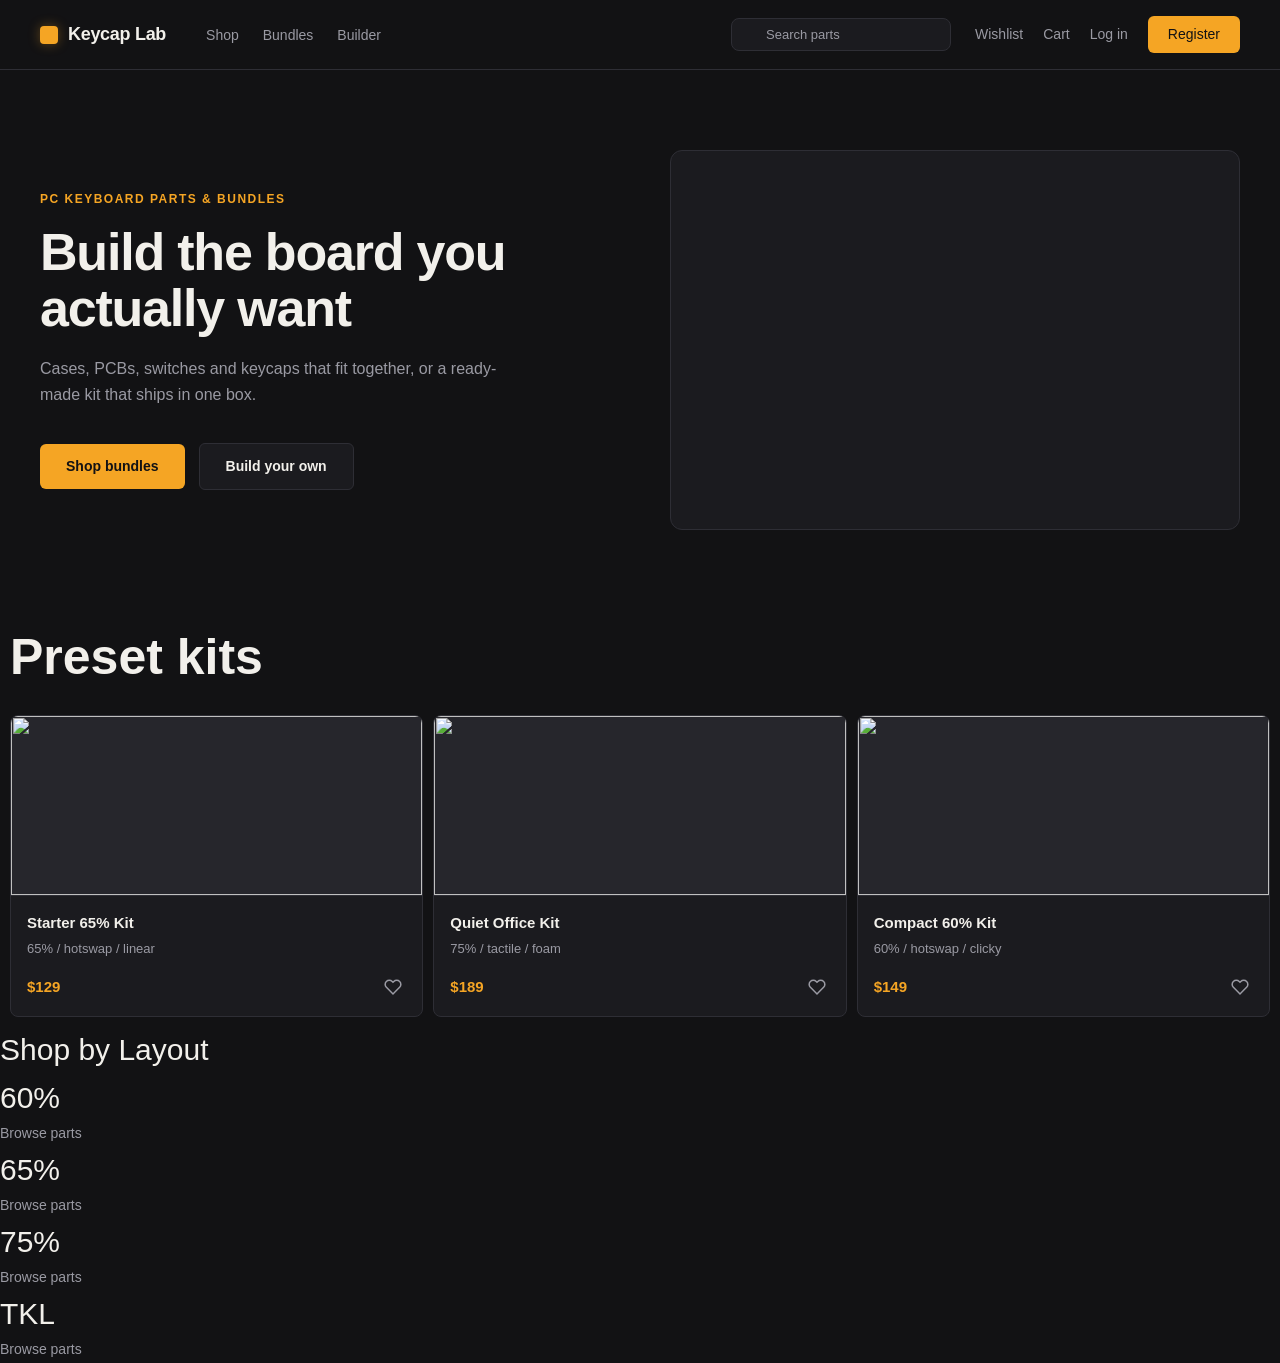
==== Home.html @ 50228faf "Initial commit" ====
<!doctype html>
<html lang="en">
  <head>
    <meta charset="UTF-8" />
    <meta name="viewport" content="width=device-width, initial-scale=1.0" />
    <title>Keycap Lab Navbar</title>
    <link rel="stylesheet" href="./CSS/Style.css" />
  </head>
  <body>
    <nav class="navbar">
      <!-- Logo & Navigation Links -->
      <div class="nav-left">
        <a href="#" class="logo">
          <span class="logo-icon"></span>
          Keycap Lab
        </a>
        <ul class="nav-links">
          <li><a href="#">Shop</a></li>
          <li><a href="#">Bundles</a></li>
          <li><a href="#">Builder</a></li>
        </ul>
      </div>

      <!-- Search & User Actions -->
      <div class="nav-right">
        <div class="search-box">
          <input type="text" placeholder="Search parts" />
        </div>
        <div class="user-actions">
          <a href="#">Wishlist</a>
          <a href="#">Cart</a>
          <a href="#" class="btn-login">Log in</a>
          <a href="#" class="btn-register">Register</a>
        </div>
      </div>
    </nav>

    <section class="hero-section">
      <!-- Left Content Column -->
      <div class="hero-left">
        <p class="hero-tagline">PC KEYBOARD PARTS & BUNDLES</p>
        <h1 class="hero-title">Build the board you actually want</h1>
        <p class="hero-description">
          Cases, PCBs, switches and keycaps that fit together, or a ready-made
          kit that ships in one box.
        </p>
        <div class="hero-buttons">
          <a href="#" class="btn-primary">Shop bundles</a>
          <a href="#" class="btn-secondary">Build your own</a>
        </div>
      </div>

      <!-- Right Image Container Column -->
      <div class="hero-right">
        <div class="hero-swiper" role="region" aria-label="Featured keyboard and computer setups">
          <img class="hero-photo" src="./IMG/top-view-white-keyboard-desk.jpg" alt="Top view of a white keyboard on a desk">
          <img class="hero-photo" src="./IMG/daniel-korpai-8GDCzWrcE3M-unsplash.jpg" alt="White keyboard and computer setup">
          <img class="hero-photo" src="./IMG/Lenovo Thinkpad X1 Carbon Gen 6, core i7, 8th generation, 512ssd, 16gb ram, 2K screen display, backlit keyboard KSH_63,0000 CONTACT US_ 0714215210.jpg" alt="Lenovo ThinkPad laptop with backlit keyboard">
        </div>
      </div>
    </section>

    <!-- Preset Kits Section -->
    <section class="preset-kits">
      <h2 class="section-title">Preset kits</h2>
      <div class="product-grid">
        <!-- Card 1 -->
        <article class="product-card">
          <div class="card-image-placeholder"><img src="https://images.openai.com/static-rsc-4/nXGAKD7glfhU9qW_Xac98Q3j9HsL2oGFqhZPg9mUzZDjKJ5-by4B6zlyydvpbBIPVZWoZcvu5ALrFaiocOk9zfkdbaDCFpLfhLRDHQcFTshHp7-Ul474NuEt4pODpxQiKLe0FCj9MblGv9C8eSn8PKRNEU1KH37_GP0z7UzrUwJa-xX3HZ9lygdJpuPpNTKs?purpose=fullsize" alt=""></div>
          <div class="card-info">
            <h3 class="card-title">Starter 65% Kit</h3>
            <p class="card-meta">65% / hotswap / linear</p>
            <div class="card-footer">
              <span class="card-price">$129</span>
              <button class="wishlist-icon" aria-label="Wishlist">
                <svg
                  width="18"
                  height="18"
                  viewBox="0 0 24 24"
                  fill="none"
                  stroke="currentColor"
                  stroke-width="2"
                >
                  <path
                    d="M20.84 4.61a5.5 5.5 0 0 0-7.78 0L12 5.67l-1.06-1.06a5.5 5.5 0 0 0-7.78 7.78l1.06 1.06L12 21.23l7.78-7.78 1.06-1.06a5.5 5.5 0 0 0 0-7.78z"
                  ></path>
                </svg>
              </button>
            </div>
          </div>
        </article>

        <!-- Card 2 -->
        <article class="product-card">
          <div class="card-image-placeholder"><img src="https://images.openai.com/static-rsc-4/dz7qurrsv-jrBS0fjnstItbpXlwxBg2KEtuwx5bk4mM5QGiCicn_rTXjzAQF3wtq-SW2kxgeNpTVPf-cHdGCvSQJxvGqvcWXDU7XmmxKOvQP_HMvVWL-ylimCogk3SbTYQaaV2Orlsvxa9C1CZjEyjsZLpfj9k1N5Z4BCGQvd89OW88K6jOPW-nkIzZp4Wqc?purpose=fullsize" alt=""></div>
          <div class="card-info">
            <h3 class="card-title">Quiet Office Kit</h3>
            <p class="card-meta">75% / tactile / foam</p>
            <div class="card-footer">
              <span class="card-price">$189</span>
              <button class="wishlist-icon" aria-label="Wishlist">
                <svg
                  width="18"
                  height="18"
                  viewBox="0 0 24 24"
                  fill="none"
                  stroke="currentColor"
                  stroke-width="2"
                >
                  <path
                    d="M20.84 4.61a5.5 5.5 0 0 0-7.78 0L12 5.67l-1.06-1.06a5.5 5.5 0 0 0-7.78 7.78l1.06 1.06L12 21.23l7.78-7.78 1.06-1.06a5.5 5.5 0 0 0 0-7.78z"
                  ></path>
                </svg>
              </button>
            </div>
          </div>
        </article>

        <!-- Card 3 -->
        <article class="product-card">
          <div class="card-image-placeholder"><img src="https://images.openai.com/static-rsc-4/-OYSY2dZkRDdLxquMNw9rUvrMLjCbp6p3Z7yieqWLM3EhKWcSh0_WQugTYVJara42GM3rg2Ta-5tv8ZzSHJYvsZy2AZwunNoQ_kZfDw9fw7MOWB8lSEEOIMRNbfBUDlOvFiBbhdCUqirpcUv4TIgAzaauYT5kc5DZFo1dbwhctJ_QoFaH6khdRxgVyYMRuLK?purpose=fullsize" alt=""></div>
          <div class="card-info">
            <h3 class="card-title">Compact 60% Kit</h3>
            <p class="card-meta">60% / hotswap / clicky</p>
            <div class="card-footer">
              <span class="card-price">$149</span>
              <button class="wishlist-icon" aria-label="Wishlist">
                <svg
                  width="18"
                  height="18"
                  viewBox="0 0 24 24"
                  fill="none"
                  stroke="currentColor"
                  stroke-width="2"
                >
                  <path
                    d="M20.84 4.61a5.5 5.5 0 0 0-7.78 0L12 5.67l-1.06-1.06a5.5 5.5 0 0 0-7.78 7.78l1.06 1.06L12 21.23l7.78-7.78 1.06-1.06a5.5 5.5 0 0 0 0-7.78z"
                  ></path>
                </svg>
              </button>
            </div>
          </div>
        </article>
      </div>
    </section>

    <!-- Shop by Layout-->
     <section class="shop-layout">
        <h2 class="shop-title">Shop by Layout</h2>
        <div class="shop-grid">
            <!-- Layout Card 1 -->
            <article class="shop-card">
                <div class="shop-title">60%</div>
                <div class="shop-meta">Browse parts</div>
            </article>

            <!-- Layout Card 2 -->
            <article class="shop-layout">
                <h2 class="shop-title">65%</h2>
                <div class="shop-meta">Browse parts</div>
            </article>

            <!-- Layout Card 3 -->
            <article class="shop-layout">
                <h2 class="shop-title">75%</h2>
                <div class="shop-meta">Browse parts</div>
            </article>

            <!-- Layout Card 4 -->
            <article class="shop-layout">
                <h2 class="shop-title">TKL</h2>
                <div class="shop-meta">Browse parts</div>
            </article>
        </div>
     </section>
  </body>
</html>
---- CSS/Style.css ----
:root {
  --bg: #121214;
  --surface: #1b1b1f;
  --surface-2: #26262c;
  --border: #2e2e35;
  --text: #f2f0eb;
  --muted: #9a9aa3;
  --accent: #f5a524;
  --accent-hover: #ffb93e;
  --on-accent: #121214;
  --error: #f0616d;
}

* {
  box-sizing: border-box;
  margin: 0;
  padding: 0;
  font-family:
    -apple-system, BlinkMacSystemFont, "Segoe UI", Roboto, Helvetica, Arial,
    sans-serif;
}

body {
  background-color: var(--bg);
  color: var(--text);
  line-height: 1.5;
  -webkit-font-smoothing: antialiased;
}

.navbar {
  display: flex;
  align-items: center;
  justify-content: space-between;
  background-color: var(--bg);
  padding: 16px 40px;
  border-bottom: 1px solid var(--border);
  position: sticky;
  top: 0;
  z-index: 100;
}

.nav-left {
  display: flex;
  align-items: center;
  gap: 40px;
}

.logo {
  display: flex;
  align-items: center;
  gap: 10px;
  font-weight: 700;
  font-size: 18px;
  color: var(--text);
  text-decoration: none;
  letter-spacing: -0.3px;
}

.logo-icon {
  width: 18px;
  height: 18px;
  background-color: var(--accent);
  border-radius: 4px;
  display: inline-block;
  box-shadow: 0 0 12px rgba(245, 165, 36, 0.35);
}

.nav-links {
  display: flex;
  list-style: none;
  gap: 24px;
  align-items: center;
}

.nav-links a {
  color: var(--muted);
  text-decoration: none;
  font-size: 14px;
  font-weight: 500;
  transition: color 0.2s ease;
}

.nav-links a:hover {
  color: var(--text);
}

.nav-right {
  display: flex;
  align-items: center;
  gap: 24px;
}

.search-box {
  position: relative;
}

.search-box input {
  background-color: var(--surface);
  border: 1px solid var(--border);
  border-radius: 8px;
  padding: 8px 14px 8px 34px;
  color: var(--text);
  font-size: 13px;
  width: 220px;
  outline: none;
  transition:
    border-color 0.2s ease,
    box-shadow 0.2s ease;
}

.search-box input::placeholder {
  color: var(--muted);
}

.search-box input:focus {
  border-color: var(--accent);
  box-shadow: 0 0 0 2px rgba(245, 165, 36, 0.15);
}

.search-icon {
  position: absolute;
  left: 12px;
  top: 50%;
  transform: translateY(-50%);
  width: 14px;
  height: 14px;
  fill: none;
  stroke: var(--muted);
  stroke-width: 2;
  stroke-linecap: round;
  stroke-linejoin: round;
}

.user-actions {
  display: flex;
  align-items: center;
  gap: 20px;
}

.user-actions a {
  color: var(--muted);
  text-decoration: none;
  font-size: 14px;
  font-weight: 500;
  transition: color 0.2s ease;
}

.user-actions a:hover {
  color: var(--text);
}

.btn-register {
  background-color: var(--accent);
  color: var(--on-accent) !important;
  padding: 8px 20px;
  border-radius: 6px;
  font-weight: 600;
  font-size: 14px;
  transition:
    transform 0.1s ease,
    background-color 0.2s ease;
  display: inline-block;
}

.btn-register:hover {
  background-color: var(--accent-hover);
  transform: translateY(-1px);
}

.hero-section {
  max-width: 1280px;
  margin: 0 auto;
  padding: 80px 40px;
  display: grid;
  grid-template-columns: 1fr 1fr;
  gap: 60px;
  align-items: center;
}

.hero-left {
  max-width: 540px;
}

.hero-tagline {
  color: var(--accent);
  font-size: 12px;
  font-weight: 700;
  letter-spacing: 1.5px;
  text-transform: uppercase;
  margin-bottom: 16px;
}

.hero-title {
  color: var(--text);
  font-size: 52px;
  font-weight: 800;
  line-height: 1.08;
  letter-spacing: -1.2px;
  margin-bottom: 20px;
}

.hero-description {
  color: var(--muted);
  font-size: 16px;
  line-height: 1.6;
  margin-bottom: 36px;
  max-width: 460px;
}

.hero-buttons {
  display: flex;
  align-items: center;
  gap: 14px;
}

.btn-primary {
  background-color: var(--accent);
  color: var(--on-accent);
  padding: 12px 26px;
  border-radius: 6px;
  font-weight: 700;
  font-size: 14px;
  text-decoration: none;
  transition:
    background-color 0.2s ease,
    transform 0.1s ease;
  display: inline-block;
}

.btn-primary:hover {
  background-color: var(--accent-hover);
  transform: translateY(-1px);
}

.btn-secondary {
  background-color: var(--surface);
  color: var(--text);
  border: 1px solid var(--border);
  padding: 12px 26px;
  border-radius: 6px;
  font-weight: 600;
  font-size: 14px;
  text-decoration: none;
  transition:
    background-color 0.2s ease,
    border-color 0.2s ease;
  display: inline-block;
}

.btn-secondary:hover {
  background-color: var(--surface-2);
  border-color: #3e3e48;
}

.hero-right {
  position: relative;
  width: 100%;
  height: 380px;
  background-color: var(--surface);
  border: 1px solid var(--border);
  border-radius: 12px;
  overflow: hidden;
  transition: border-color 0.3s ease;
}

.hero-right:hover {
  border-color: var(--muted);
}

.hero-photo {
  position: absolute;
  inset: 0;
  display: block;
  width: 100%;
  height: 100%;
  object-fit: cover;
  opacity: 0;
  animation: hero-slide-one 9s infinite;
}

.hero-photo:nth-child(2) {
  animation-name: hero-slide-two;
}

.hero-photo:nth-child(3) {
  animation-name: hero-slide-three;
}

.hero-swiper:hover .hero-photo,
.hero-swiper:focus-within .hero-photo {
  animation-play-state: paused;
}

@keyframes hero-slide-one {
  0%,
  30% {
    opacity: 1;
  }
  33.33%,
  97% {
    opacity: 0;
  }
  100% {
    opacity: 1;
  }
}

@keyframes hero-slide-two {
  0%,
  30% {
    opacity: 0;
  }
  33.33%,
  63.33% {
    opacity: 1;
  }
  66.67%,
  100% {
    opacity: 0;
  }
}

@keyframes hero-slide-three {
  0%,
  63.33% {
    opacity: 0;
  }
  66.67%,
  96.67% {
    opacity: 1;
  }
  100% {
    opacity: 0;
  }
}

@media (prefers-reduced-motion: reduce) {
  .hero-photo {
    animation: none;
  }

  .hero-photo:first-child {
    opacity: 1;
  }
}

/*Presets Section*/
.section-title {
  font-size: 50px;
  font-weight: 700;
  color: var(--text);
  margin-bottom: 20px;
}

.preset-kits {
  padding: 10px;
}

.product-grid {
  display: grid;
  grid-template-columns: repeat(3, 1fr);
  gap: 10px;
}

.product-card {
  background-color: var(--surface);
  border: 1px solid var(--border);
  border-radius: 8px;
  overflow: hidden;
  display: flex;
  flex-direction: column;
  transition: border-color 0.2s;
}

.product-card:hover {
  border-color: var(--muted);
}

.card-image-placeholder {
  height: 180px;
  background-color: var(--surface-2);
  border-bottom: 1px solid var(--border);
  overflow: hidden;
}

.card-image-placeholder img {
  display: block;
  width: 100%;
  height: 100%;
  object-fit: cover;
}

.card-info {
  padding: 16px;
  display: flex;
  flex-direction: column;
  gap: 4px;
}

.card-title {
  font-size: 15px;
  font-weight: 600;
  color: var(--text);
}

.card-meta {
  font-size: 13px;
  color: var(--muted);
}

.card-footer {
  display: flex;
  align-items: center;
  justify-content: space-between;
  margin-top: 12px;
}

.card-price {
  font-size: 15px;
  font-weight: 700;
  color: var(--accent);
}

.wishlist-icon {
  background: none;
  border: none;
  color: var(--muted);
  cursor: pointer;
  padding: 4px;
  display: flex;
  align-items: center;
  justify-content: center;
  transition: color 0.2s;
}

.wishlist-icon:hover {
  color: var(--error);
}
.shop-title {
  font-size: 30px;
  font-weight: 500;
  color: var(--text);
  margin-bottom: 3px;
}
.shop-meta {
  font-size: 14px;
  color: var(--muted);
  margin-bottom: 3px;
}
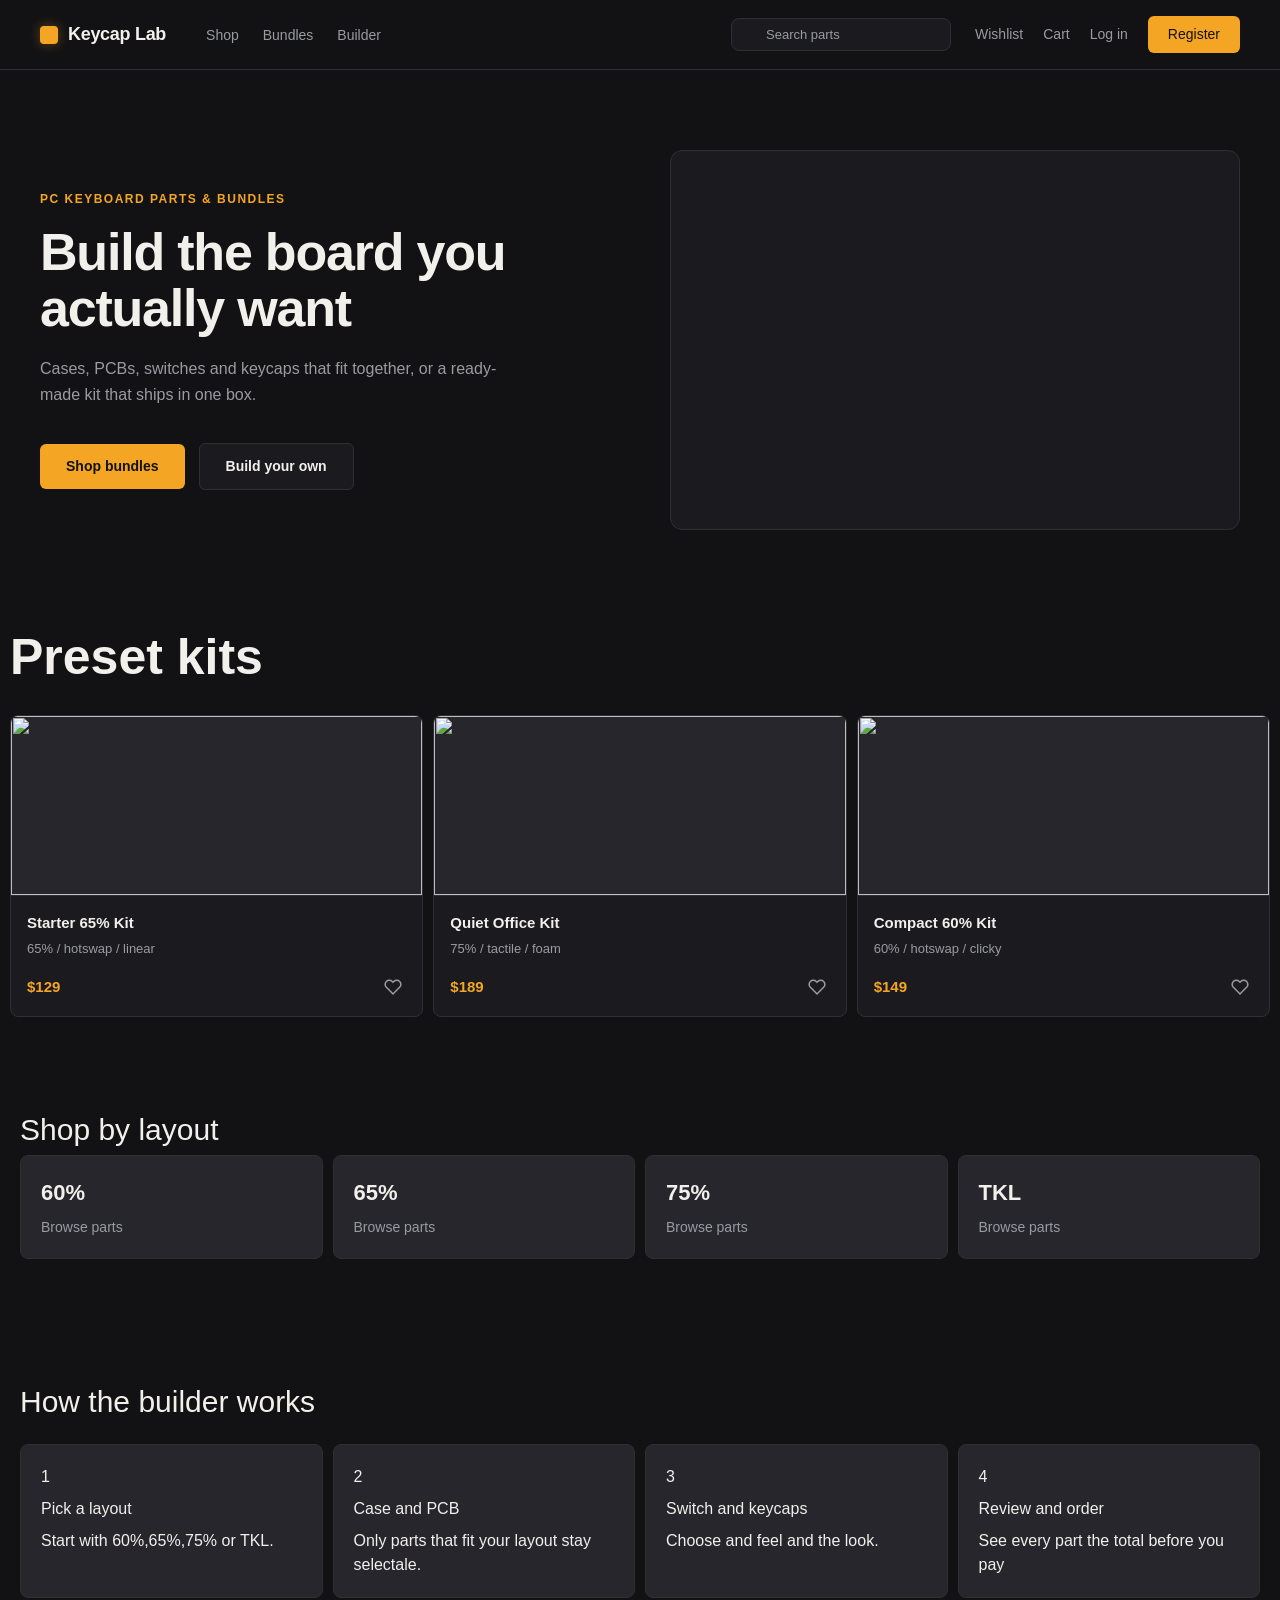
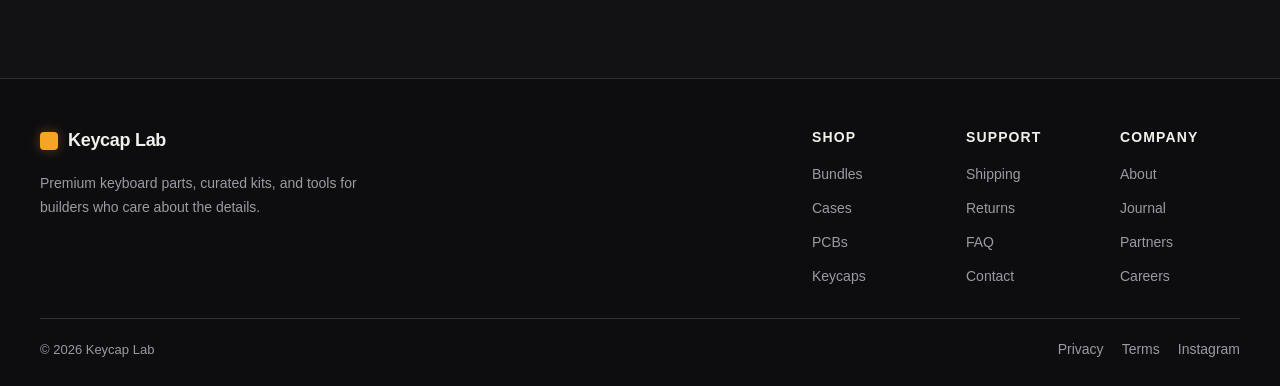
==== commit 68eff913: "Update project" ====
--- a/Home.html
+++ b/Home.html
@@ -34,8 +34,8 @@
         </div>
       </div>
     </nav>
-
-    <section class="hero-section">
+    <main>
+        <section class="hero-section">
       <!-- Left Content Column -->
       <div class="hero-left">
         <p class="hero-tagline">PC KEYBOARD PARTS & BUNDLES</p>
@@ -52,10 +52,26 @@
 
       <!-- Right Image Container Column -->
       <div class="hero-right">
-        <div class="hero-swiper" role="region" aria-label="Featured keyboard and computer setups">
-          <img class="hero-photo" src="./IMG/top-view-white-keyboard-desk.jpg" alt="Top view of a white keyboard on a desk">
-          <img class="hero-photo" src="./IMG/daniel-korpai-8GDCzWrcE3M-unsplash.jpg" alt="White keyboard and computer setup">
-          <img class="hero-photo" src="./IMG/Lenovo Thinkpad X1 Carbon Gen 6, core i7, 8th generation, 512ssd, 16gb ram, 2K screen display, backlit keyboard KSH_63,0000 CONTACT US_ 0714215210.jpg" alt="Lenovo ThinkPad laptop with backlit keyboard">
+        <div
+          class="hero-swiper"
+          role="region"
+          aria-label="Featured keyboard and computer setups"
+        >
+          <img
+            class="hero-photo"
+            src="./IMG/top-view-white-keyboard-desk.jpg"
+            alt="Top view of a white keyboard on a desk"
+          />
+          <img
+            class="hero-photo"
+            src="./IMG/daniel-korpai-8GDCzWrcE3M-unsplash.jpg"
+            alt="White keyboard and computer setup"
+          />
+          <img
+            class="hero-photo"
+            src="./IMG/Lenovo Thinkpad X1 Carbon Gen 6, core i7, 8th generation, 512ssd, 16gb ram, 2K screen display, backlit keyboard KSH_63,0000 CONTACT US_ 0714215210.jpg"
+            alt="Lenovo ThinkPad laptop with backlit keyboard"
+          />
         </div>
       </div>
     </section>
@@ -66,7 +82,12 @@
       <div class="product-grid">
         <!-- Card 1 -->
         <article class="product-card">
-          <div class="card-image-placeholder"><img src="https://images.openai.com/static-rsc-4/nXGAKD7glfhU9qW_Xac98Q3j9HsL2oGFqhZPg9mUzZDjKJ5-by4B6zlyydvpbBIPVZWoZcvu5ALrFaiocOk9zfkdbaDCFpLfhLRDHQcFTshHp7-Ul474NuEt4pODpxQiKLe0FCj9MblGv9C8eSn8PKRNEU1KH37_GP0z7UzrUwJa-xX3HZ9lygdJpuPpNTKs?purpose=fullsize" alt=""></div>
+          <div class="card-image-placeholder">
+            <img
+              src="https://images.openai.com/static-rsc-4/nXGAKD7glfhU9qW_Xac98Q3j9HsL2oGFqhZPg9mUzZDjKJ5-by4B6zlyydvpbBIPVZWoZcvu5ALrFaiocOk9zfkdbaDCFpLfhLRDHQcFTshHp7-Ul474NuEt4pODpxQiKLe0FCj9MblGv9C8eSn8PKRNEU1KH37_GP0z7UzrUwJa-xX3HZ9lygdJpuPpNTKs?purpose=fullsize"
+              alt=""
+            />
+          </div>
           <div class="card-info">
             <h3 class="card-title">Starter 65% Kit</h3>
             <p class="card-meta">65% / hotswap / linear</p>
@@ -92,7 +113,12 @@
 
         <!-- Card 2 -->
         <article class="product-card">
-          <div class="card-image-placeholder"><img src="https://images.openai.com/static-rsc-4/dz7qurrsv-jrBS0fjnstItbpXlwxBg2KEtuwx5bk4mM5QGiCicn_rTXjzAQF3wtq-SW2kxgeNpTVPf-cHdGCvSQJxvGqvcWXDU7XmmxKOvQP_HMvVWL-ylimCogk3SbTYQaaV2Orlsvxa9C1CZjEyjsZLpfj9k1N5Z4BCGQvd89OW88K6jOPW-nkIzZp4Wqc?purpose=fullsize" alt=""></div>
+          <div class="card-image-placeholder">
+            <img
+              src="https://images.openai.com/static-rsc-4/dz7qurrsv-jrBS0fjnstItbpXlwxBg2KEtuwx5bk4mM5QGiCicn_rTXjzAQF3wtq-SW2kxgeNpTVPf-cHdGCvSQJxvGqvcWXDU7XmmxKOvQP_HMvVWL-ylimCogk3SbTYQaaV2Orlsvxa9C1CZjEyjsZLpfj9k1N5Z4BCGQvd89OW88K6jOPW-nkIzZp4Wqc?purpose=fullsize"
+              alt=""
+            />
+          </div>
           <div class="card-info">
             <h3 class="card-title">Quiet Office Kit</h3>
             <p class="card-meta">75% / tactile / foam</p>
@@ -118,7 +144,12 @@
 
         <!-- Card 3 -->
         <article class="product-card">
-          <div class="card-image-placeholder"><img src="https://images.openai.com/static-rsc-4/-OYSY2dZkRDdLxquMNw9rUvrMLjCbp6p3Z7yieqWLM3EhKWcSh0_WQugTYVJara42GM3rg2Ta-5tv8ZzSHJYvsZy2AZwunNoQ_kZfDw9fw7MOWB8lSEEOIMRNbfBUDlOvFiBbhdCUqirpcUv4TIgAzaauYT5kc5DZFo1dbwhctJ_QoFaH6khdRxgVyYMRuLK?purpose=fullsize" alt=""></div>
+          <div class="card-image-placeholder">
+            <img
+              src="https://images.openai.com/static-rsc-4/-OYSY2dZkRDdLxquMNw9rUvrMLjCbp6p3Z7yieqWLM3EhKWcSh0_WQugTYVJara42GM3rg2Ta-5tv8ZzSHJYvsZy2AZwunNoQ_kZfDw9fw7MOWB8lSEEOIMRNbfBUDlOvFiBbhdCUqirpcUv4TIgAzaauYT5kc5DZFo1dbwhctJ_QoFaH6khdRxgVyYMRuLK?purpose=fullsize"
+              alt=""
+            />
+          </div>
           <div class="card-info">
             <h3 class="card-title">Compact 60% Kit</h3>
             <p class="card-meta">60% / hotswap / clicky</p>
@@ -144,34 +175,112 @@
       </div>
     </section>
 
-    <!-- Shop by Layout-->
-     <section class="shop-layout">
-        <h2 class="shop-title">Shop by Layout</h2>
-        <div class="shop-grid">
-            <!-- Layout Card 1 -->
-            <article class="shop-card">
-                <div class="shop-title">60%</div>
-                <div class="shop-meta">Browse parts</div>
-            </article>
-
-            <!-- Layout Card 2 -->
-            <article class="shop-layout">
-                <h2 class="shop-title">65%</h2>
-                <div class="shop-meta">Browse parts</div>
-            </article>
-
-            <!-- Layout Card 3 -->
-            <article class="shop-layout">
-                <h2 class="shop-title">75%</h2>
-                <div class="shop-meta">Browse parts</div>
-            </article>
-
-            <!-- Layout Card 4 -->
-            <article class="shop-layout">
-                <h2 class="shop-title">TKL</h2>
-                <div class="shop-meta">Browse parts</div>
-            </article>
-        </div>
-     </section>
+    <!-- Shop by Layout Section -->
+    <section class="shop-layout">
+      <h2 class="shop-title">Shop by layout</h2>
+      <div class="shop-grid">
+        <div class="shop-card">
+          <span class="layout-name">60%</span>
+          <span class="layout-sub">Browse parts</span>
+        </div>
+        <div class="shop-card">
+          <span class="layout-name">65%</span>
+          <span class="layout-sub">Browse parts</span>
+        </div>
+        <div class="shop-card">
+          <span class="layout-name">75%</span>
+          <span class="layout-sub">Browse parts</span>
+        </div>
+        <div class="shop-card">
+          <span class="layout-name">TKL</span>
+          <span class="layout-sub">Browse parts</span>
+        </div>
+      </div>
+    </section>
+
+    <!-- Builder Section -->
+    <section class="builder-layout">
+        <h2 class="builder-title">How the builder works</h2>
+        <div class="builder-grid">
+            <div class="builder-card">
+                <span class="builder-num">1</span>
+                <span class="builder-head">Pick a layout</span>
+                <span class="builder-sub">Start with 60%,65%,75% or TKL.</span>
+            </div>
+
+            <div class="builder-card">
+                <span class="builder-num">2</span>
+                <span class="builder-head">Case and PCB</span>
+                <span class="builder-sub">Only parts that fit your layout stay selectale.</span>
+            </div>
+
+            <div class="builder-card">
+                <span class="builder-num">3</span>
+                <span class="builder-head">Switch and keycaps</span>
+                <span class="builder-sub">Choose and feel and the look.</span>
+            </div>
+
+            <div class="builder-card">
+                <span class="builder-num">4</span>
+                <span class="builder-head">Review and order</span>
+                <span class="builder-sub">See every part the total before you pay</span>
+            </div>
+        </div>
+    </section>
+
+    <footer class="site-footer">
+      <div class="footer-top">
+        <div class="footer-brand">
+          <a href="#" class="logo">
+            <span class="logo-icon"></span>
+            Keycap Lab
+          </a>
+          <p>Premium keyboard parts, curated kits, and tools for builders who care about the details.</p>
+        </div>
+
+        <div class="footer-links">
+          <div>
+            <h3>Shop</h3>
+            <ul>
+              <li><a href="#">Bundles</a></li>
+              <li><a href="#">Cases</a></li>
+              <li><a href="#">PCBs</a></li>
+              <li><a href="#">Keycaps</a></li>
+            </ul>
+          </div>
+
+          <div>
+            <h3>Support</h3>
+            <ul>
+              <li><a href="#">Shipping</a></li>
+              <li><a href="#">Returns</a></li>
+              <li><a href="#">FAQ</a></li>
+              <li><a href="#">Contact</a></li>
+            </ul>
+          </div>
+
+          <div>
+            <h3>Company</h3>
+            <ul>
+              <li><a href="#">About</a></li>
+              <li><a href="#">Journal</a></li>
+              <li><a href="#">Partners</a></li>
+              <li><a href="#">Careers</a></li>
+            </ul>
+          </div>
+        </div>
+      </div>
+
+      <div class="footer-bottom">
+        <span>© 2026 Keycap Lab</span>
+        <div class="footer-meta">
+          <a href="#">Privacy</a>
+          <a href="#">Terms</a>
+          <a href="#">Instagram</a>
+        </div>
+      </div>
+    </footer>
+    </main>
+    
   </body>
 </html>
--- a/CSS/Style.css
+++ b/CSS/Style.css
@@ -436,14 +436,168 @@
 .wishlist-icon:hover {
   color: var(--error);
 }
+/*shop by layout&*/
+.shop-layout {
+  padding: 80px 20px;
+}
+.shop-grid {
+  display: grid;
+  grid-template-columns: repeat(4, 1fr);
+  gap: 10px;
+}
 .shop-title {
   font-size: 30px;
   font-weight: 500;
   color: var(--text);
   margin-bottom: 3px;
-}
-.shop-meta {
-  font-size: 14px;
-  color: var(--muted);
-  margin-bottom: 3px;
-}
+
+}
+.shop-card {
+    background-color: var(--surface-2);
+    border: 1px solid var(--border);
+    border-radius: 8px;
+    padding: 20px;
+    display: flex;
+    flex-direction: column;
+    gap: 8px;
+    transition: border-color 0.2s, background-color 0.2s;
+    cursor: pointer;
+}
+.shop-card:hover {
+    border-color: var(--muted);
+    background-color: var(--surface);
+}
+.layout-name {
+    font-size: 22px;
+    font-weight: 700;
+    color: var(--text);
+}
+.layout-sub {
+    font-size: 14px;
+    color: var(--muted);
+}
+/*Builder Section*/
+.builder-layout {
+    padding: 40px 20px;
+}
+.builder-title {
+    font-size: 30px;
+    font-weight: 500;
+    color: var(--text);
+    margin-bottom: 20px;
+}
+.builder-grid {
+    display: grid;
+    grid-template-columns: repeat(4, 1fr);
+    gap: 10px;
+}
+.builder-card {
+    background-color: var(--surface-2);
+    border: 1px solid var(--border);
+    border-radius: 8px;
+    padding: 20px;
+    display: flex;
+    flex-direction: column;
+    gap: 8px;
+    transition: border-color 0.2s, background-color 0.2s;
+    cursor: pointer;
+}
+.builder-card:hover {
+    border-color: var(--muted);
+    background-color: var(--surface);
+}
+
+.site-footer {
+  background-color: #0d0d10;
+  border-top: 1px solid var(--border);
+  margin-top: 40px;
+  padding: 48px 40px 26px;
+}
+
+.footer-top {
+  max-width: 1280px;
+  margin: 0 auto;
+  display: flex;
+  justify-content: space-between;
+  align-items: flex-start;
+  gap: 40px;
+}
+
+.footer-brand {
+  max-width: 360px;
+}
+
+.footer-brand p {
+  color: var(--muted);
+  margin-top: 18px;
+  line-height: 1.7;
+  font-size: 14px;
+}
+
+.footer-links {
+  display: grid;
+  grid-template-columns: repeat(3, minmax(120px, 1fr));
+  gap: 34px;
+}
+
+.footer-links h3 {
+  font-size: 14px;
+  color: var(--text);
+  margin-bottom: 14px;
+  text-transform: uppercase;
+  letter-spacing: 0.08em;
+}
+
+.footer-links ul {
+  list-style: none;
+  display: flex;
+  flex-direction: column;
+  gap: 10px;
+}
+
+.footer-links a,
+.footer-meta a {
+  color: var(--muted);
+  text-decoration: none;
+  font-size: 14px;
+  transition: color 0.2s ease;
+}
+
+.footer-links a:hover,
+.footer-meta a:hover {
+  color: var(--text);
+}
+
+.footer-bottom {
+  max-width: 1280px;
+  margin: 30px auto 0;
+  padding-top: 20px;
+  border-top: 1px solid var(--border);
+  display: flex;
+  justify-content: space-between;
+  align-items: center;
+  color: var(--muted);
+  font-size: 13px;
+}
+
+.footer-meta {
+  display: flex;
+  gap: 18px;
+}
+
+@media (max-width: 768px) {
+  .footer-top,
+  .footer-bottom {
+    flex-direction: column;
+    align-items: flex-start;
+  }
+
+  .footer-links {
+    width: 100%;
+    grid-template-columns: repeat(2, minmax(120px, 1fr));
+  }
+
+  .footer-meta {
+    flex-wrap: wrap;
+  }
+}
